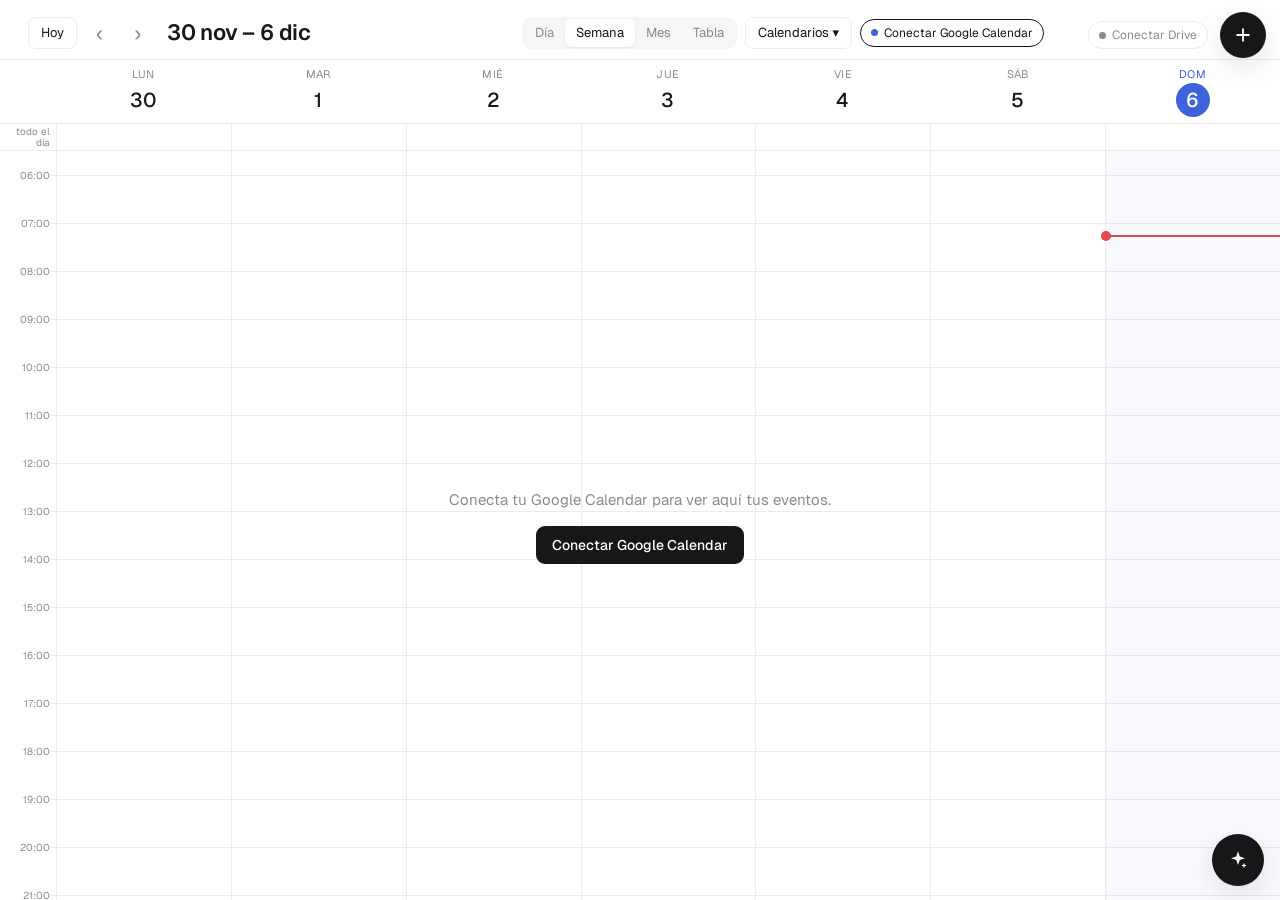
==== calendario.html @ 0dcb67e3 "Módulo Calendario: web de pruebas conectada a Google Calendar (día, semana, mes, Tabla PABE, editor " ====
<!DOCTYPE html>
<html lang="es">
<head>
<meta charset="utf-8">
<meta name="viewport" content="width=device-width,initial-scale=1,viewport-fit=cover">
<title>PABE · Calendario</title>
<meta name="theme-color" content="#ffffff">
<meta name="apple-mobile-web-app-capable" content="yes">
<meta name="mobile-web-app-capable" content="yes">
<meta name="apple-mobile-web-app-title" content="Calendario">
<link rel="icon" href="icon.svg" type="image/svg+xml">
<link rel="apple-touch-icon" href="icon-180.png">
<link rel="preconnect" href="https://fonts.googleapis.com">
<link href="https://fonts.googleapis.com/css2?family=Geist:wght@400;500;600&display=swap" rel="stylesheet">
<link rel="stylesheet" href="css/pabe.css">
<link rel="stylesheet" href="css/calendario.css">
</head>
<body>
<!-- Web de pruebas del módulo Calendario (independiente de PABE hasta que se conecte desde el chat general) -->
<div id="app">
 <main>
  <section class="view" data-view="calendario"></section>
  <button id="drv" class="drv">…</button>
  <button id="plus" class="plus" title="Evento nuevo" aria-label="Evento nuevo"><svg width="20" height="20" viewBox="0 0 24 24" fill="none" stroke="currentColor" stroke-width="2.2" stroke-linecap="round"><path d="M12 5v14M5 12h14"/></svg></button>
 </main>
</div>
<div id="toast"></div>
<script type="module" src="js/calendario-app.js"></script>
</body>
</html>
---- css/pabe.css ----
/* PABE OS — estilos comunes. Silencio visual: papel blanco, tinta casi negra; el color lo ponen las etiquetas. */
:root{color-scheme:light dark;
 --bg:light-dark(#ffffff,#121213);--ink:light-dark(#17171a,#ececee);--mut:light-dark(#8b8b94,#8d8d95);
 --line:light-dark(#ececef,#29292c);--soft:light-dark(#f6f6f7,#1b1b1d);--dot:light-dark(#e9e9ec,#222225);
 --pop:light-dark(#ffffff,#1c1c1e);--shadow:0 1px 2px rgba(0,0,0,.06),0 10px 32px rgba(0,0,0,.10);--sel:#3e63dd;
 --pos:light-dark(#18864b,#3dd68c);--neg:light-dark(#c9353b,#ff6369)}
*{box-sizing:border-box;min-width:0}
html,body{height:100%}
body{margin:0;background:var(--bg);color:var(--ink);font:15px/1.5 Geist,ui-sans-serif,system-ui,sans-serif;overflow:hidden;-webkit-font-smoothing:antialiased}
button,input,select{font:inherit;color:inherit}
button{background:none;border:0;cursor:pointer;padding:0}
:focus-visible{outline:2px solid var(--sel);outline-offset:2px;border-radius:6px}
svg{display:block}
[hidden]{display:none!important}
#app{position:fixed;inset:0;display:flex}
#rail{width:56px;flex:none;display:flex;flex-direction:column;align-items:center;gap:6px;padding:calc(14px + env(safe-area-inset-top)) 0 calc(14px + env(safe-area-inset-bottom));border-right:1px solid var(--line);background:var(--bg);z-index:5}
.logo{font-weight:600;font-size:11px;margin-bottom:12px}
.mod{width:40px;height:40px;display:grid;place-items:center;border-radius:10px;color:var(--mut)}
.mod:hover{background:var(--soft);color:var(--ink)}.mod.on{color:var(--ink);background:var(--soft)}.mod.off{opacity:.45}
.sp{flex:1}
.plus{position:fixed;right:max(14px,env(safe-area-inset-right));top:calc(12px + env(safe-area-inset-top));z-index:35;width:46px;height:46px;border-radius:50%;background:var(--ink);color:var(--bg);display:grid;place-items:center;box-shadow:var(--shadow)}.plus:active{transform:scale(.95)}
main{flex:1;position:relative;overflow:hidden}
.view{position:absolute;inset:0}
.soon{display:grid;place-items:center;text-align:center;color:var(--mut)}.soon h2{margin:0 0 6px;font-size:20px;font-weight:500;color:var(--ink)}.soon p{margin:0}
.drv{position:absolute;right:72px;top:calc(21px + env(safe-area-inset-top));z-index:6;height:28px;padding:0 10px;border-radius:999px;font-size:12px;color:var(--mut);border:1px solid var(--line);background:var(--pop);display:inline-flex;align-items:center;gap:6px;white-space:nowrap}
.drv::before{content:'';width:7px;height:7px;border-radius:50%;background:var(--mut)}
.drv.ok::before{background:#46a758}.drv.syncing::before{background:#e2a400}.drv.error::before{background:#e5484d}
.drv.auth{color:var(--ink);border-color:var(--ink)}.drv.auth::before{background:var(--sel)}
#toast{position:fixed;left:50%;bottom:calc(78px + env(safe-area-inset-bottom));transform:translateX(-50%);background:var(--ink);color:var(--bg);font-size:13px;padding:8px 14px;border-radius:9px;z-index:60;opacity:0;transition:opacity .2s;pointer-events:none;white-space:nowrap}
#toast.on{opacity:1}
.btn{height:34px;padding:0 14px;border-radius:8px;background:var(--ink);color:var(--bg);font-size:13px;font-weight:500}
.mut{color:var(--mut)}.pad{margin:4px 8px;font-size:13px}
.ico{width:32px;height:32px;display:grid;place-items:center;border-radius:8px;color:var(--mut);font-size:20px}.ico:hover{background:var(--soft);color:var(--ink)}

/* ---------- Notas: lienzo ---------- */
.nt-stage{position:absolute;inset:0;overflow:hidden;touch-action:none;cursor:crosshair;user-select:none;-webkit-user-select:none;-webkit-touch-callout:none;background-image:radial-gradient(var(--dot) 1px,transparent 1.2px);background-size:24px 24px}
.nt-stage.erasing{cursor:cell}.nt-stage.panning{cursor:grabbing}
.nt-world{position:absolute;left:0;top:0;transform-origin:0 0}
.nt-ink{position:absolute;left:0;top:0;width:1px;height:1px;overflow:visible;pointer-events:none;fill:none;stroke-linecap:round;stroke-linejoin:round;color:var(--ink)}
.nt-caret{position:absolute;background:var(--sel);border-radius:1px;animation:bl 1s steps(2) infinite;pointer-events:none}@keyframes bl{50%{opacity:0}}
.it{position:absolute;user-select:none;-webkit-user-select:none}
.tx{width:max-content;white-space:pre-wrap;line-height:1.35;min-width:1ch;max-width:560px;padding:2px 4px;border-radius:4px;outline:none}
.tx.editing{user-select:text;-webkit-user-select:text;cursor:text;box-shadow:0 0 0 1px var(--line)}
.im img{width:100%;display:block;border-radius:6px;pointer-events:none;min-height:40px;background:var(--soft)}
.fi{display:flex;align-items:center;gap:8px;padding:10px 12px;border:1px solid var(--line);border-radius:10px;background:var(--pop);width:290px;font-size:13px}
.fic{flex:none;width:34px;height:40px;border-radius:5px;background:var(--soft);display:grid;place-items:center;font-size:10px;font-weight:600;color:var(--mut);text-transform:uppercase}
.fn{flex:1;overflow:hidden;text-overflow:ellipsis;white-space:nowrap}.fn small{display:block;color:var(--mut);font-size:11px}
.fa{font-size:12px;color:var(--mut);padding:4px 6px;border-radius:6px}.fa:hover{background:var(--soft);color:var(--ink)}
.nt-tools .tl[hidden]{display:none}
.sel{outline:1.5px solid var(--sel);outline-offset:3px;border-radius:6px}
.rz{display:none;position:absolute;right:-7px;bottom:-7px;width:14px;height:14px;border-radius:50%;background:var(--bg);border:1.5px solid var(--sel);cursor:nwse-resize}.sel .rz{display:block}
.nt-top{position:absolute;left:14px;top:calc(19px + env(safe-area-inset-top));right:270px;display:flex;align-items:center;gap:8px;flex-wrap:wrap;pointer-events:none}.nt-top>*{pointer-events:auto}
.libb{display:inline-flex;align-items:center;gap:7px;height:32px;padding:0 11px 0 9px;border-radius:9px;border:1px solid var(--line);background:var(--pop);font-size:13px;font-weight:500}
.libb:hover{border-color:var(--mut)}.libb .sm{display:none}
.nt-title{border:0;background:transparent;font-size:15px;font-weight:500;padding:4px 6px;border-radius:6px;field-sizing:content;min-width:9ch;max-width:min(48ch,40vw);outline:none}
.nt-title::placeholder{color:var(--mut);font-weight:400}.nt-title:focus{background:var(--soft)}
.nt-chips{display:flex;gap:6px;flex-wrap:wrap}
.chip{display:inline-flex;align-items:center;gap:6px;height:24px;padding:0 9px;border-radius:999px;font-size:12px;font-weight:500;white-space:nowrap;background:color-mix(in srgb,var(--c) 14%,transparent);color:color-mix(in srgb,var(--c) 75%,var(--ink))}
.chip i{width:7px;height:7px;border-radius:50%;background:var(--c)}
.chip .x{font-size:13px;opacity:.5}.chip .x:hover{opacity:1}
.ghost{font-size:12px;color:var(--mut);height:24px;padding:0 8px;border-radius:999px;border:1px dashed var(--line);white-space:nowrap}.ghost:hover{color:var(--ink);border-color:var(--mut)}
.nt-side{position:absolute;right:82px;bottom:calc(16px + env(safe-area-inset-bottom))}
.nt-zoom{font-size:11px;color:var(--mut);padding:3px 6px;border-radius:6px;font-variant-numeric:tabular-nums}.nt-zoom:hover{background:var(--soft)}
.nt-tabs{position:absolute;left:14px;bottom:calc(14px + env(safe-area-inset-bottom));display:flex;align-items:center;gap:2px;font-size:12px}
.tab{height:26px;padding:0 9px;border-radius:7px;color:var(--mut);white-space:nowrap}.tab:hover{background:var(--soft);color:var(--ink)}.tab.on{color:var(--ink);background:var(--soft);font-weight:500}
.tabin{height:26px;width:110px;font-size:12px;border:1px solid var(--line);border-radius:7px;padding:0 8px;background:var(--pop);outline:none}
.nt-tools{position:absolute;left:50%;transform:translateX(-50%);bottom:calc(14px + env(safe-area-inset-bottom));display:flex;align-items:center;gap:2px;padding:4px;border-radius:12px;background:var(--pop);border:1px solid var(--line);box-shadow:var(--shadow)}
.tl{width:36px;height:36px;display:grid;place-items:center;border-radius:9px;color:var(--mut);cursor:pointer}.tl:hover{color:var(--ink)}.tl.on{background:var(--ink);color:var(--bg)}
.sepr{width:1px;height:20px;background:var(--line);margin:0 4px}
.sw{width:24px;height:24px;border-radius:50%;display:grid;place-items:center}.sw b{width:12px;height:12px;border-radius:50%;background:var(--c)}.sw.on{box-shadow:inset 0 0 0 1.5px var(--c)}
.pop{position:fixed;z-index:30;width:280px;background:var(--pop);border:1px solid var(--line);border-radius:12px;box-shadow:var(--shadow);padding:8px}
.pop h4{margin:4px 6px 6px;font-size:11px;font-weight:500;color:var(--mut)}
.trow{display:flex;align-items:center;gap:8px;width:100%;padding:7px 8px;border-radius:7px;font-size:13px;text-align:left}.trow:hover{background:var(--soft)}
.trow i{width:9px;height:9px;border-radius:3px;background:var(--c)}.trow span{flex:1}.trow em{font-style:normal;color:var(--mut)}
.newt{border-top:1px solid var(--line);margin-top:6px;padding:10px 6px 4px}
.newt input{width:100%;height:36px;border:1px solid var(--line);border-radius:8px;padding:0 10px;background:var(--soft);font-size:16px;outline:none}
.pal{display:flex;flex-wrap:wrap;gap:6px;margin:10px 0}.pal button{width:22px;height:22px;border-radius:50%;background:var(--c)}
.pal button.on{box-shadow:0 0 0 2px var(--pop),0 0 0 4px var(--c)}.pal button:disabled{opacity:.15;cursor:not-allowed}
.msg{font-size:12px;color:#e5484d;min-height:16px}
.nt-lib{position:fixed;inset:0;z-index:20}
.nt-lib .panel{padding-right:max(76px,clamp(16px,3vw,36px))}
.nt-lib .scrim{position:absolute;inset:0;background:rgba(0,0,0,.18)}
.panel{position:absolute;left:0;top:0;bottom:0;width:min(1180px,100%);background:var(--bg);box-shadow:var(--shadow);display:flex;flex-direction:column;padding:calc(18px + env(safe-area-inset-top)) clamp(16px,3vw,36px) 16px;animation:sl .18s ease-out}
@keyframes sl{from{transform:translateX(-24px);opacity:0}}@media (prefers-reduced-motion:reduce){.panel{animation:none}}
.lh{display:flex;align-items:center;gap:12px;margin-bottom:10px}.lh h2{margin:0;font-size:26px;font-weight:600;letter-spacing:-.01em;margin-right:auto}
.tb-host{flex:1;display:flex;flex-direction:column;min-height:0}

/* ---------- Tabla PABE (tipo Notion) — común a todos los módulos ---------- */
.tb-bar{display:flex;align-items:flex-end;gap:12px;border-bottom:1px solid var(--line);flex-wrap:wrap}
.tb-views{display:flex;gap:4px;margin-right:auto;overflow-x:auto}
.tb-view{height:38px;padding:0 10px;font-size:14px;color:var(--mut);border-bottom:2px solid transparent;margin-bottom:-1px;white-space:nowrap}
.tb-view:hover{color:var(--ink)}.tb-view.on{color:var(--ink);border-bottom-color:var(--ink);font-weight:500}
.tb-tools{display:flex;align-items:center;gap:2px;padding-bottom:6px}
.tb-tool{height:30px;padding:0 9px;border-radius:7px;font-size:14px;color:var(--mut);white-space:nowrap}.tb-tool:hover{background:var(--soft);color:var(--ink)}
.tb-q{height:30px;width:180px;border:1px solid var(--line);border-radius:7px;padding:0 10px;font-size:16px;background:var(--soft);outline:none}
.tb-new{height:32px;padding:0 14px;border-radius:7px;background:#2383e2;color:#fff;font-size:14px;font-weight:500;margin-left:6px}
.tb-new:hover{background:#1a73cf}
.tb-chips{display:flex;flex-wrap:wrap;gap:6px;padding:10px 0 2px}
.tb-fchip{display:inline-flex;align-items:center;height:28px;border-radius:999px;background:color-mix(in srgb,#2383e2 10%,transparent);color:#1f6fc5;font-size:13px;padding:0 4px 0 11px}
.tb-sortchip{background:var(--soft);color:var(--ink)}
.tb-fchip .tb-x{margin-left:4px}
.tb-x{width:20px;height:20px;border-radius:50%;display:inline-grid;place-items:center;font-size:14px;opacity:.6}.tb-x:hover{opacity:1;background:rgba(0,0,0,.06)}
.tb-wrap{flex:1;overflow:auto;min-height:0;margin-top:6px}
table.tb{border-collapse:collapse;table-layout:fixed;min-width:100%;font-size:15px}
.tb th{position:sticky;top:0;z-index:2;background:var(--bg);border-bottom:1px solid var(--line);border-right:1px solid var(--line);text-align:left;font-weight:400;padding:0;height:42px}
.tb th:last-child,.tb td:last-child{border-right:0}
.tb-th{width:100%;height:42px;display:flex;align-items:center;gap:8px;padding:0 12px;color:var(--mut);font-size:14px;white-space:nowrap;overflow:hidden;text-overflow:ellipsis}
.tb-th:hover{background:var(--soft)}
.tb-ti{font-size:12px;width:16px;text-align:center;opacity:.8;flex:none}
.tb th{position:sticky}.tb-rz{position:absolute;right:-3px;top:0;bottom:0;width:6px;cursor:col-resize;z-index:3}.tb-rz:hover{background:var(--sel);opacity:.4}
.tb-plus button{width:42px;height:42px;color:var(--mut);font-size:18px}.tb-plus button:hover{background:var(--soft);color:var(--ink)}
.tb td{border-bottom:1px solid var(--line);border-right:1px solid var(--line);padding:0;height:52px;vertical-align:top}
.tb td.tb-c{padding:13px 12px;overflow:hidden;white-space:nowrap;text-overflow:ellipsis;cursor:text;position:relative}
.tb td.tb-c.ro{cursor:default}
.tb td.tb-c:focus{outline:2px solid var(--sel);outline-offset:-2px}
.tb td.editing{padding:0;overflow:visible}
.tb-in{width:100%;height:51px;border:0;outline:2px solid var(--sel);outline-offset:-2px;padding:0 12px;background:var(--pop);font-size:15px}
.tb-h{width:34px;border-right:0!important;padding:0!important}
.tb-grip{opacity:0;width:28px;height:50px;color:var(--mut);font-size:12px;letter-spacing:-2px}
tr:hover .tb-grip{opacity:1}.tb-grip:hover{color:var(--ink)}
.tb tbody tr:hover td.tb-c{background:color-mix(in srgb,var(--soft) 60%,transparent)}
.tb-title{font-weight:500}
.tb-ttl{text-decoration:underline;text-decoration-color:var(--line);text-underline-offset:4px}
.tb-ph{color:var(--mut);font-weight:400;text-decoration:none}
.tb-open{position:absolute;right:8px;top:12px;display:none;height:26px;padding:0 8px;border-radius:6px;border:1px solid var(--line);background:var(--pop);font-size:12px;color:var(--mut)}
tr:hover .tb-open{display:block}.tb-open:hover{color:var(--ink)}
.tb-number,.tb-money{text-align:right;font-variant-numeric:tabular-nums}
.tb-neg{color:var(--neg)}.tb-pos{color:var(--pos)}
.tb-date{color:var(--ink);font-variant-numeric:tabular-nums}
.tb-tag{display:inline-flex;align-items:center;height:26px;padding:0 9px;border-radius:5px;margin:0 4px 2px 0;font-size:14px;background:color-mix(in srgb,var(--c) 16%,transparent);color:color-mix(in srgb,var(--c) 70%,var(--ink));white-space:nowrap}
.tb-tag .tb-x{width:16px;height:16px;font-size:12px;margin-left:3px}
.tb-tags,.tb-files{white-space:normal!important;padding-top:11px!important}
.tb-file{display:inline-block;max-width:170px;height:24px;padding:0 7px;margin:0 4px 2px 0;border-radius:5px;background:var(--soft);font-size:13px;overflow:hidden;text-overflow:ellipsis;white-space:nowrap;vertical-align:top}
.tb-file:hover{background:var(--line)}
.tb-ct{color:var(--mut)}
.tb-chk{width:18px;height:18px;accent-color:#2383e2;cursor:pointer}
.tb-url{color:var(--ink);text-decoration:underline;text-decoration-color:var(--mut)}
.tb-newrow td{border-right:0;height:44px}
.tb-newin{width:100%;height:43px;border:0;background:transparent;padding:0 12px;font-size:15px;outline:none;color:var(--ink)}
.tb-newin::placeholder{color:var(--mut)}.tb-newin:focus{background:var(--soft)}
.tb tfoot td{border:0;height:40px}
.tb-calc{width:100%;height:36px;text-align:right;padding:0 12px;font-size:13px;color:var(--mut);opacity:0}
.tb-calc span{font-size:12px}.tb tfoot:hover .tb-calc,.tb-calc:has(b){opacity:1}.tb-calc b{color:var(--ink);font-weight:500}
.tb-drop td{background:color-mix(in srgb,var(--sel) 10%,transparent)!important}
.tb-empty{padding:48px 0;text-align:center;color:var(--mut)}
.tb-cards{display:none}
.tb-pop{position:fixed;z-index:40;width:250px;max-height:min(420px,70vh);overflow:auto;background:var(--pop);border:1px solid var(--line);border-radius:10px;box-shadow:var(--shadow);padding:6px}
.tb-pop.wide{width:300px}
.tb-pi{display:flex;align-items:center;gap:8px;width:100%;min-height:34px;padding:4px 8px;border-radius:6px;text-align:left;font-size:14px}
.tb-pi:hover{background:var(--soft)}.tb-pi em{margin-left:auto;font-style:normal;color:var(--mut)}
.tb-sub{font-size:12px;color:var(--mut);padding:6px 8px 4px}
.tb-rn,.tb-in2{width:100%;height:34px;border:1px solid var(--line);border-radius:7px;padding:0 9px;background:var(--soft);font-size:16px;outline:none;margin:2px 0 6px}
.tb-dr{display:flex;gap:6px;padding:4px 0}.tb-dr label{flex:1;font-size:12px;color:var(--mut)}
.tb-types{display:grid;grid-template-columns:1fr 1fr;gap:2px;margin-bottom:6px}
.tb-ty{height:32px;padding:0 8px;border-radius:6px;text-align:left;font-size:13px}.tb-ty:hover{background:var(--soft)}.tb-ty.on{background:var(--ink);color:var(--bg)}
.tb-btn{width:100%;height:34px;border-radius:7px;background:#2383e2;color:#fff;font-size:14px;font-weight:500;margin-top:4px}
.tb-danger{color:var(--neg)}
.tb-warn{font-size:12px;color:var(--neg);margin:2px 8px 6px}
.tb-mut{color:var(--mut)}.tb-pad{font-size:13px;margin:6px 8px}
.tb-pin{display:flex;flex-wrap:wrap;gap:2px;align-items:center;padding:6px;border-bottom:1px solid var(--line);margin-bottom:4px}
.tb-pq{flex:1;min-width:90px;height:30px;border:0;outline:none;background:transparent;font-size:16px}
.tb-frow{display:flex;align-items:center}
.tb-addf{cursor:pointer;color:#1f6fc5}

@media (max-width:700px){
 .tb-wrap{display:none}.tb-cards{display:grid;gap:8px;overflow:auto;padding:10px 0}
 .tb-card{border:1px solid var(--line);border-radius:10px;padding:12px 14px;cursor:pointer}
 .tb-cardt{font-weight:600;margin-bottom:6px}
 .tb-cardp{display:flex;justify-content:space-between;gap:12px;font-size:13px;padding:2px 0}.tb-cardp>span:first-child{color:var(--mut)}
 .tb-tools{flex-wrap:wrap}
}
@media (max-width:600px){
 #rail{width:48px}.mod{width:36px;height:36px}.plus{width:42px;height:42px}
 .nt-top{right:12px;top:calc(66px + env(safe-area-inset-top))}
 .drv{right:62px;top:calc(19px + env(safe-area-inset-top))}
 .libb .lg{display:none}.libb .sm{display:inline}.libb{padding:0 8px}
 .nt-title{max-width:calc(100vw - 190px)}
 .nt-tabs{bottom:calc(66px + env(safe-area-inset-bottom))}.nt-side{bottom:calc(70px + env(safe-area-inset-bottom))}
 .tl{width:32px;height:32px}.sw{width:20px;height:20px}.sepr{margin:0 2px}.nt-tools{max-width:calc(100vw - 64px);overflow-x:auto}
}

/* ---------- Asistente ---------- */
.ag-fab{position:fixed;right:max(16px,env(safe-area-inset-right));bottom:calc(14px + env(safe-area-inset-bottom));z-index:25;width:52px;height:52px;border-radius:50%;background:var(--ink);color:var(--bg);display:grid;place-items:center;box-shadow:var(--shadow)}
.ag-fab.on{background:#e5484d;animation:pl 1.2s ease-in-out infinite}@keyframes pl{50%{box-shadow:0 0 0 10px rgba(229,72,77,.15)}}
@media (prefers-reduced-motion:reduce){.ag-fab.on{animation:none}}
.ag-panel{position:fixed;right:max(16px,env(safe-area-inset-right));bottom:calc(76px + env(safe-area-inset-bottom));z-index:26;width:min(400px,calc(100vw - 32px));height:min(560px,calc(100vh - 120px));background:var(--pop);border:1px solid var(--line);border-radius:16px;box-shadow:var(--shadow);display:flex;flex-direction:column;overflow:hidden}
.ag-panel header{display:flex;align-items:center;gap:4px;padding:10px 10px 10px 16px;border-bottom:1px solid var(--line)}
.ag-ic{width:32px;height:32px;border-radius:8px;color:var(--mut);font-size:16px}.ag-ic:hover{background:var(--soft);color:var(--ink)}
.ag-log{flex:1;overflow:auto;padding:14px;display:flex;flex-direction:column;gap:8px}
.ag-m{max-width:88%;padding:9px 12px;border-radius:12px;font-size:15px;line-height:1.45}
.ag-m.me{align-self:flex-end;background:var(--ink);color:var(--bg);border-bottom-right-radius:4px}
.ag-m.ai{align-self:flex-start;background:var(--soft);border-bottom-left-radius:4px}
.ag-m.step{align-self:flex-start;color:var(--mut);font-size:13px;padding:2px 4px}
.ag-m.err{align-self:flex-start;color:var(--neg);font-size:14px}
.ag-hint{color:var(--mut);font-size:14px;line-height:1.7;margin:auto 0}
.ag-form{display:flex;gap:6px;padding:10px;border-top:1px solid var(--line)}
.ag-form input{flex:1;height:42px;border:1px solid var(--line);border-radius:21px;padding:0 14px;background:var(--soft);font-size:16px;outline:none}
.ag-mic,.ag-send{width:42px;height:42px;border-radius:50%;display:grid;place-items:center;color:var(--ink);border:1px solid var(--line)}
.ag-send{background:var(--ink);color:var(--bg);border:0;font-size:18px}
.ag-mic.on{background:#e5484d;color:#fff;border-color:#e5484d}
.ag-panel.busy .ag-send{opacity:.4}
.ag-set{position:absolute;inset:53px 0 0 0;background:var(--pop);padding:16px;overflow:auto;display:flex;flex-direction:column;gap:12px}
.ag-set h3{margin:0;font-size:16px}
.ag-set label{display:flex;flex-direction:column;gap:6px;font-size:13px;color:var(--mut)}
.ag-set input[type=password],.ag-set select{height:40px;border:1px solid var(--line);border-radius:9px;padding:0 10px;background:var(--soft);font-size:16px;color:var(--ink)}
.ag-set .ag-row{flex-direction:row;align-items:center;gap:8px;color:var(--ink)}
.ag-small{font-size:12px;color:var(--mut);margin:-6px 0 0}.ag-err{color:var(--neg);font-size:13px;margin:0;min-height:1em}
.ag-btns{display:flex;gap:8px;justify-content:flex-end}.ag-pri,.ag-sec{height:36px;padding:0 14px;border-radius:9px;font-size:14px;font-weight:500}.ag-pri{background:var(--ink);color:var(--bg)}.ag-sec{background:var(--soft)}
@media (max-width:600px){.nt-side{right:76px}.nt-tools{left:8px;transform:none;max-width:calc(100% - 84px)}.ag-panel{bottom:calc(76px + env(safe-area-inset-bottom));height:calc(100vh - 160px)}}

/* ---------- Tabla dentro de una nota ---------- */
.tbl{background:var(--bg);border:1px solid var(--line);border-radius:10px;padding:6px 10px 4px;box-shadow:0 1px 2px rgba(0,0,0,.04);cursor:auto;user-select:text;-webkit-user-select:text}
.tbl-h{display:flex;align-items:center;gap:8px;padding:2px 0 4px}
.tbl-h span{cursor:grab;color:var(--mut);font-size:12px;letter-spacing:-2px;padding:4px;touch-action:none}
.tbl-name{flex:1;border:0;background:transparent;font-size:17px;font-weight:600;outline:none;padding:2px 0}
.tbl-name::placeholder{color:var(--mut);font-weight:500}
.tbl .tb-wrap{max-height:none;overflow:visible}
.tbl .tb-bar{border-bottom:1px solid var(--line)}
.tbl .tb-view{height:32px}
.tbl .tb td{height:44px}.tbl .tb td.tb-c{padding:10px 12px}
.tbl .tb-in{height:43px}
.tbl .tb-cards{display:none!important}.tbl .tb-wrap{display:block!important}

.tb td.tb-opens{cursor:pointer}.tb td.tb-opens:hover .tb-ttl{text-decoration-color:var(--ink)}

/* ---------- Selección y acciones en bloque (Tabla PABE) ---------- */
.tb-h{width:56px!important;white-space:nowrap}
.tb-sel{display:inline-grid;place-items:center;width:28px;height:42px;vertical-align:top;cursor:pointer}
.tb-sel input{width:16px;height:16px;accent-color:#2383e2;cursor:pointer;opacity:.35}
tr:hover .tb-sel input,.tb-sel input:checked,th .tb-sel input,.tb-selrow .tb-sel input{opacity:1}
@media (hover:none){.tb-sel input{opacity:.8}.tb-grip{opacity:.6}}
.tb-grip{width:24px;font-size:16px;letter-spacing:0}
.tb tbody tr.tb-selrow td{background:color-mix(in srgb,#2383e2 7%,transparent)}
.tb-bulk{display:flex;align-items:center;gap:6px;flex-wrap:wrap;padding:8px 10px;margin:10px 0 2px;border-radius:9px;background:color-mix(in srgb,#2383e2 10%,transparent);font-size:14px}
.tb-bulk b{font-weight:600;color:#1f6fc5;margin-right:6px}
.tb-bulk button{height:30px;padding:0 10px;border-radius:7px;background:var(--pop);border:1px solid var(--line);font-size:13px}
.tb-bulk button.tb-x{border:0;background:none;width:28px;padding:0}
.tb-bulk .tb-danger{color:var(--neg)}
.tb-mini{width:auto!important;min-height:28px!important;font-size:12px!important;color:#1f6fc5}
.tb-card{position:relative;padding-left:44px!important}.tb-cardsel{position:absolute;left:8px;top:6px}

.tb-cardtags{margin:2px 0 4px}.tb-cardtags .tb-tag{height:22px;font-size:12px}
.tb-cardct{font-size:14px;line-height:1.45;color:var(--mut);display:-webkit-box;-webkit-line-clamp:3;-webkit-box-orient:vertical;overflow:hidden;margin:2px 0 4px}
.tb-cardct .tb-ct{color:var(--mut)}
.tb-carddate{font-size:12px;color:var(--mut)}

.soon-ic{display:grid;place-items:center;width:84px;height:84px;margin:0 auto 14px;border-radius:22px;background:var(--soft);color:var(--ink)}
.soon p{max-width:34ch;margin:0 auto}
.soon-go{display:inline-flex;align-items:center;height:42px;padding:0 18px;margin-top:18px;border-radius:10px;background:var(--ink);color:var(--bg);font-weight:500;text-decoration:none}
.soon-go:hover{opacity:.9}

/* ---------- Ficha de un elemento (Tabla PABE) ---------- */
.tb-sheet-bg{position:fixed;inset:0;z-index:45;background:rgba(0,0,0,.18)}
.tb-sheet{position:fixed;z-index:46;right:0;top:0;bottom:0;width:min(460px,100vw);background:var(--bg);box-shadow:var(--shadow);overflow:auto;padding:calc(16px + env(safe-area-inset-top)) 18px 24px}
.tb-sheet header{display:flex;align-items:center;gap:10px;margin-bottom:12px}.tb-sheet header b{flex:1;font-size:20px;font-weight:600}
.tb-form{width:100%;table-layout:fixed}.tb-form th{position:static;width:38%;height:auto;padding:12px 8px;border:0;border-bottom:1px solid var(--line);font-size:14px;color:var(--mut);font-weight:400;vertical-align:top;display:table-cell}
.tb-form td{border-right:0!important}
@media (max-width:600px){.tb-sheet{top:auto;height:88vh;width:100%;border-radius:16px 16px 0 0}}

/* ---------- Finanzas ---------- */
.fin{position:absolute;inset:0;display:flex;flex-direction:column;padding:calc(20px + env(safe-area-inset-top)) clamp(16px,3vw,36px) 84px;overflow:hidden}
.fin-head{display:flex;align-items:flex-end;justify-content:space-between;gap:16px;flex-wrap:wrap;margin-right:220px;margin-bottom:8px}
.fin-title h1{margin:0 0 6px;font-size:26px;font-weight:600;letter-spacing:-.01em}
.fin-tabs{display:flex;gap:4px}
.fin-tab{height:32px;padding:0 12px;border-radius:8px;font-size:14px;color:var(--mut)}.fin-tab:hover{background:var(--soft);color:var(--ink)}.fin-tab.on{background:var(--ink);color:var(--bg)}
.fin-kpis{display:flex;gap:22px;flex-wrap:wrap}
.fin-k{display:flex;flex-direction:column;align-items:flex-end}.fin-k span{font-size:12px;color:var(--mut)}.fin-k b{font-size:20px;font-weight:600;font-variant-numeric:tabular-nums}
.fin-k b.pos{color:var(--pos)}.fin-k b.neg{color:var(--neg)}
.fin .tb-host{flex:1;display:flex;flex-direction:column;min-height:0}
@media (max-width:700px){.fin-head{margin-right:0;margin-top:44px}.fin-kpis{gap:14px;width:100%}.fin-k{align-items:flex-start}.fin-k b{font-size:16px}}
.tb-form th .tb-ti{margin-right:8px}
---- css/calendario.css ----
/* PABE OS — módulo Calendario. Mismo silencio visual: el color lo ponen los calendarios y las etiquetas. */
.cal{position:absolute;inset:0;display:flex;flex-direction:column}
.cal-top{display:flex;align-items:center;gap:10px 14px;flex-wrap:wrap;padding:calc(16px + env(safe-area-inset-top)) 236px 10px clamp(14px,2.4vw,28px);border-bottom:1px solid var(--line)}
.cal-nav{display:flex;align-items:center;gap:6px;margin-right:auto}.cal-nav.dim .cal-b,.cal-nav.dim .cal-i{visibility:hidden}
.cal-nav h2{margin:0 0 0 8px;font-size:22px;font-weight:600;letter-spacing:-.01em;white-space:nowrap}
.cal-tools{display:flex;align-items:center;gap:8px;flex-wrap:wrap}
.cal-b{height:32px;padding:0 12px;border-radius:8px;border:1px solid var(--line);font-size:13px;background:var(--pop)}.cal-b:hover{background:var(--soft)}
.cal-i{width:32px;height:32px;border-radius:8px;font-size:22px;line-height:1;color:var(--mut)}.cal-i:hover{background:var(--soft);color:var(--ink)}
.cal-seg{display:flex;background:var(--soft);border-radius:9px;padding:2px}
.cal-seg button{height:28px;padding:0 11px;border-radius:7px;font-size:13px;color:var(--mut)}.cal-seg button.on{background:var(--pop);color:var(--ink);box-shadow:0 1px 2px rgba(0,0,0,.08)}
.cal-conn{height:28px;padding:0 10px;border-radius:999px;font-size:12px;color:var(--mut);border:1px solid var(--line);display:inline-flex;align-items:center;gap:6px;white-space:nowrap}
.cal-conn::before{content:'';width:7px;height:7px;border-radius:50%;background:#46a758}
.cal-conn.syncing::before{background:#e2a400}.cal-conn.error::before{background:#e5484d}.cal-conn.error{color:#e5484d}
.cal-conn.auth{color:var(--ink);border-color:var(--ink)}.cal-conn.auth::before{background:var(--sel)}
.cal-body{flex:1;min-height:0;position:relative;display:flex;flex-direction:column}
.cal-empty{position:absolute;inset:auto 0 40%;text-align:center;color:var(--mut)}
.cal-pri{height:38px;padding:0 16px;border-radius:9px;background:var(--ink);color:var(--bg);font-weight:500;font-size:14px}

/* eventos */
.cal-ev{display:block;width:100%;text-align:left;font-size:12px;line-height:18px;padding:0 6px;border-radius:5px;white-space:nowrap;overflow:hidden;text-overflow:ellipsis;color:var(--ink)}
.cal-ev::before{content:'';display:inline-block;width:6px;height:6px;border-radius:50%;background:var(--c);margin-right:5px;vertical-align:1px}
.cal-ev i{font-style:normal;color:var(--mut)}.cal-ev:hover{background:var(--soft)}
.cal-ev.blk{background:color-mix(in srgb,var(--c) 18%,var(--bg));border-left:3px solid var(--c);border-radius:4px}.cal-ev.blk::before{display:none}

/* día / semana */
.cal-grid{flex:1;display:flex;flex-direction:column;min-height:0}
.cal-ghead,.cal-gall{display:grid;grid-template-columns:56px repeat(var(--n),1fr);border-bottom:1px solid var(--line)}
.cal-gut{font-size:10px;color:var(--mut);display:flex;align-items:center;justify-content:flex-end;padding-right:6px;text-align:right;line-height:1.1}
.cal-dh{display:flex;flex-direction:column;align-items:center;padding:6px 0;cursor:pointer;border-radius:8px}.cal-dh:hover{background:var(--soft)}
.cal-dh span{font-size:11px;color:var(--mut);text-transform:uppercase;letter-spacing:.04em}.cal-dh b{font-size:20px;font-weight:500;width:34px;height:34px;display:grid;place-items:center;border-radius:50%}
.cal-dh.today b{background:var(--sel);color:#fff}.cal-dh.today span{color:var(--sel)}
.cal-ad{min-height:26px;padding:2px;border-left:1px solid var(--line);display:flex;flex-direction:column;gap:2px;cursor:copy}
.cal-scroll{flex:1;overflow-y:auto;overscroll-behavior:contain;-webkit-overflow-scrolling:touch}
.cal-gbody{position:relative;display:grid;grid-template-columns:56px repeat(var(--n),1fr)}
.cal-hours{grid-column:1/-1;grid-row:1;display:flex;flex-direction:column}
.cal-h{height:48px;border-top:1px solid var(--line);position:relative}.cal-h:first-child{border-top:0}
.cal-h span{position:absolute;left:0;width:50px;top:-8px;text-align:right;font-size:10px;color:var(--mut);background:var(--bg)}
.cal-col{grid-row:1;position:relative;border-left:1px solid var(--line);cursor:copy}
.cal-col.today{background:color-mix(in srgb,var(--sel) 3%,transparent)}
.cal-tev{position:absolute;text-align:left;border-radius:6px;padding:3px 6px;overflow:hidden;background:color-mix(in srgb,var(--c) 20%,var(--bg));border-left:3px solid var(--c);color:var(--ink);font-size:12px;line-height:1.3;cursor:pointer;box-shadow:0 0 0 1px var(--bg)}
.cal-tev b{display:block;font-weight:500;overflow:hidden;text-overflow:ellipsis;white-space:nowrap}.cal-tev span{display:block;color:var(--mut);font-size:11px;overflow:hidden;text-overflow:ellipsis;white-space:nowrap}
.cal-tev.tiny{padding:1px 6px;display:flex;gap:6px;align-items:center}.cal-tev.tiny span{display:none}
.cal-tev:hover{filter:brightness(.97)}
.cal-now{position:absolute;left:0;right:0;height:2px;background:#e5484d;z-index:2;pointer-events:none}.cal-now::before{content:'';position:absolute;left:-5px;top:-4px;width:10px;height:10px;border-radius:50%;background:#e5484d}

/* mes */
.cal-month{flex:1;display:flex;flex-direction:column;min-height:0;padding:0 clamp(6px,1.4vw,16px) 10px}
.cal-mhead{display:grid;grid-template-columns:repeat(7,1fr)}.cal-mwd{font-size:11px;color:var(--mut);text-transform:uppercase;letter-spacing:.04em;padding:8px 6px}
.cal-mgrid{flex:1;display:grid;grid-template-columns:repeat(7,1fr);grid-template-rows:repeat(6,1fr);border-top:1px solid var(--line);border-left:1px solid var(--line);min-height:0}
.cal-mc{border-right:1px solid var(--line);border-bottom:1px solid var(--line);padding:3px;display:flex;flex-direction:column;gap:2px;overflow:hidden;cursor:copy;min-height:0}
.cal-mc.out{background:var(--soft)}.cal-mc.out .cal-mn{color:var(--mut)}
.cal-mn{align-self:flex-start;font-size:12px;width:24px;height:24px;border-radius:50%;display:grid;place-items:center}.cal-mn:hover{background:var(--soft)}
.cal-mc.today .cal-mn{background:var(--sel);color:#fff}
.cal-more{font-size:11px;color:var(--mut);text-align:left;padding:0 6px}

/* tabla */
.cal-tbl{flex:1;min-height:0;display:flex;flex-direction:column;padding:10px clamp(14px,2.4vw,28px) 12px}

/* popover de calendarios */
.cal-pop{position:absolute;z-index:30;width:min(330px,calc(100vw - 16px));padding:8px}
.cal-ck{display:flex;align-items:center;gap:9px;padding:7px 6px;border-radius:7px;cursor:pointer;font-size:14px}.cal-ck:hover{background:var(--soft)}
.cal-ck input{display:none}.cal-ck i{width:16px;height:16px;border-radius:4px;border:2px solid var(--c);flex:none}.cal-ck input:checked+i{background:var(--c)}
.cal-ck em{font-style:normal;font-size:11px;color:var(--mut);margin-left:auto}
.cal-tip{font-size:12px;line-height:1.45;color:var(--mut);background:var(--soft);border-radius:8px;padding:9px 10px;margin:8px 0}
.cal-out{display:block;width:100%;margin-top:8px;color:var(--mut)}

/* editor */
.cal-ed{position:fixed;inset:0;z-index:44}
.cal-form{display:flex;flex-direction:column;gap:12px}
.cal-fh{display:flex;align-items:center;justify-content:space-between}.cal-fh b{font-size:16px;font-weight:600}
.cal-ft{font-size:22px;font-weight:500;border:0;border-bottom:1px solid var(--line);padding:6px 0;background:none;outline:none}.cal-ft:focus{border-color:var(--sel)}
.cal-row{display:flex;align-items:center;gap:8px;font-size:14px}
.cal-dt{display:grid;grid-template-columns:70px 1fr 130px;gap:8px;align-items:center;font-size:13px;color:var(--mut)}
.cal-dt input,.cal-fl input,.cal-fl select,.cal-fl textarea{height:38px;border:1px solid var(--line);border-radius:8px;padding:0 10px;background:var(--soft);font-size:16px;outline:none;color:var(--ink);width:100%}
.cal-fl textarea{height:auto;padding:8px 10px;resize:vertical;font:inherit;font-size:15px}
.cal-dt input[hidden]{display:none!important}
.cal-fl{display:flex;flex-direction:column;gap:5px;font-size:12px;color:var(--mut)}
.cal-tags{display:flex;flex-wrap:wrap;gap:4px}
.cal-note{font-size:12px;margin:0}
.cal-fb{display:flex;align-items:center;gap:10px;margin-top:6px}
.cal-del{color:#e5484d;font-size:13px;height:34px;padding:0 10px;border-radius:8px}.cal-del:hover,.cal-del.sure{background:color-mix(in srgb,#e5484d 12%,transparent)}
.cal-lnk{font-size:13px;color:var(--mut)}

@media (max-width:900px){.cal-top{padding-right:clamp(14px,2.4vw,28px);padding-top:calc(66px + env(safe-area-inset-top))}}
@media (max-width:600px){
 .cal-nav h2{font-size:18px}.cal-tools{width:100%}.cal-seg{flex:1 1 100%}.cal-seg button{flex:1;padding:0 4px}.cal-tools .cal-b{flex:1}
 .cal-ghead,.cal-gall,.cal-gbody{grid-template-columns:40px repeat(var(--n),1fr)}.cal-h span{width:36px}
 .cal-dh b{font-size:16px;width:28px;height:28px}
 .cal-mc{padding:2px}.cal-ev{font-size:11px;padding:0 3px}.cal-ev i{display:none}
 .cal-dt{grid-template-columns:1fr 1fr}.cal-dt span{grid-column:1/-1}
}
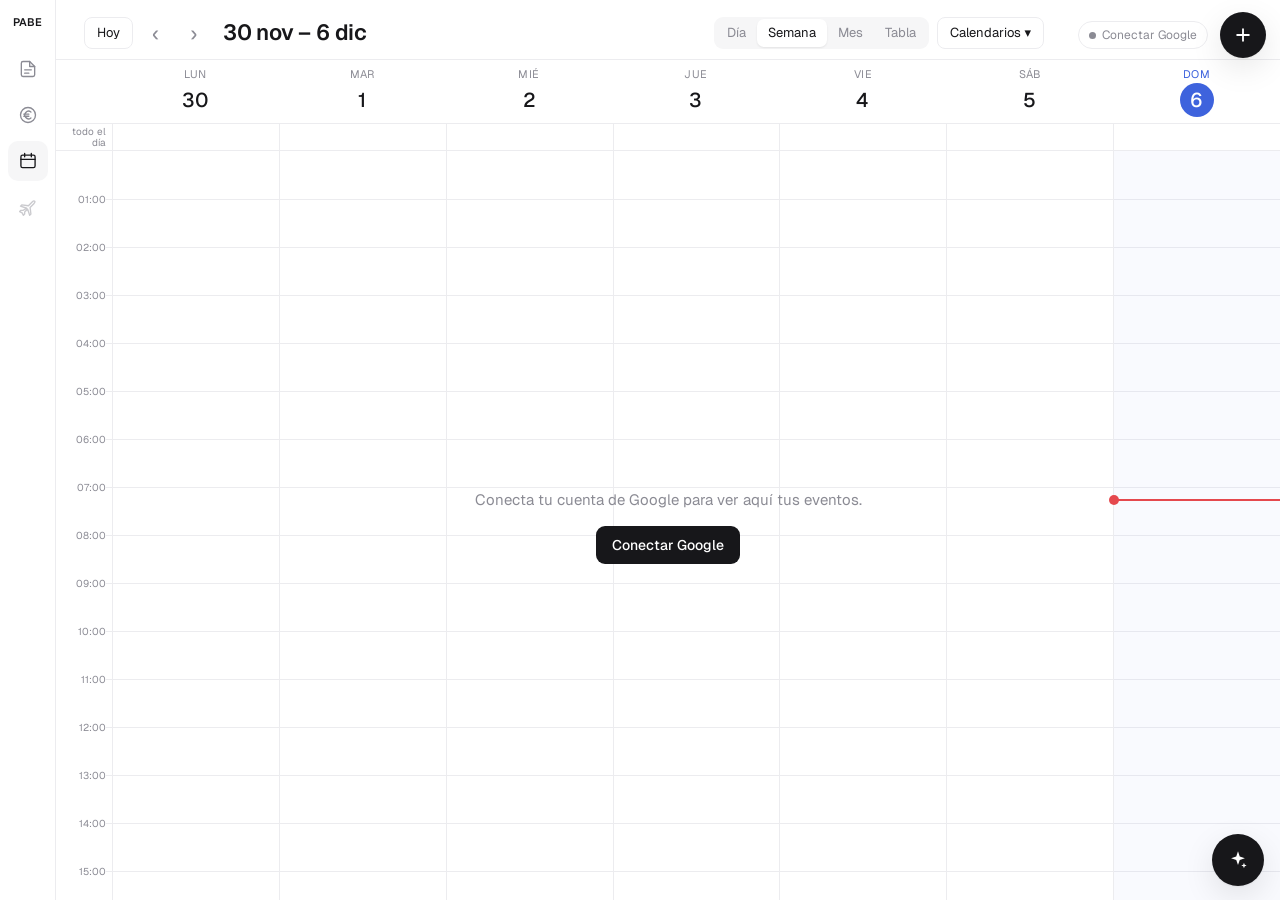
==== commit 3586f0ca: "Calendario integrado en PABE (fase 2): en el carril, «+» crea un evento, herramientas en el asistent" ====
--- a/calendario.html
+++ b/calendario.html
@@ -1,30 +1,5 @@
 <!DOCTYPE html>
-<html lang="es">
-<head>
-<meta charset="utf-8">
-<meta name="viewport" content="width=device-width,initial-scale=1,viewport-fit=cover">
-<title>PABE · Calendario</title>
-<meta name="theme-color" content="#ffffff">
-<meta name="apple-mobile-web-app-capable" content="yes">
-<meta name="mobile-web-app-capable" content="yes">
-<meta name="apple-mobile-web-app-title" content="Calendario">
-<link rel="icon" href="icon.svg" type="image/svg+xml">
-<link rel="apple-touch-icon" href="icon-180.png">
-<link rel="preconnect" href="https://fonts.googleapis.com">
-<link href="https://fonts.googleapis.com/css2?family=Geist:wght@400;500;600&display=swap" rel="stylesheet">
-<link rel="stylesheet" href="css/pabe.css">
-<link rel="stylesheet" href="css/calendario.css">
-</head>
-<body>
-<!-- Web de pruebas del módulo Calendario (independiente de PABE hasta que se conecte desde el chat general) -->
-<div id="app">
- <main>
-  <section class="view" data-view="calendario"></section>
-  <button id="drv" class="drv">…</button>
-  <button id="plus" class="plus" title="Evento nuevo" aria-label="Evento nuevo"><svg width="20" height="20" viewBox="0 0 24 24" fill="none" stroke="currentColor" stroke-width="2.2" stroke-linecap="round"><path d="M12 5v14M5 12h14"/></svg></button>
- </main>
-</div>
-<div id="toast"></div>
-<script type="module" src="js/calendario-app.js"></script>
-</body>
-</html>
+<html lang="es"><head><meta charset="utf-8"><title>PABE · Calendario</title>
+<meta http-equiv="refresh" content="0; url=./#calendario">
+<script>location.replace('./#calendario')</script></head>
+<body><a href="./#calendario">El Calendario ya está dentro de PABE</a></body></html>
